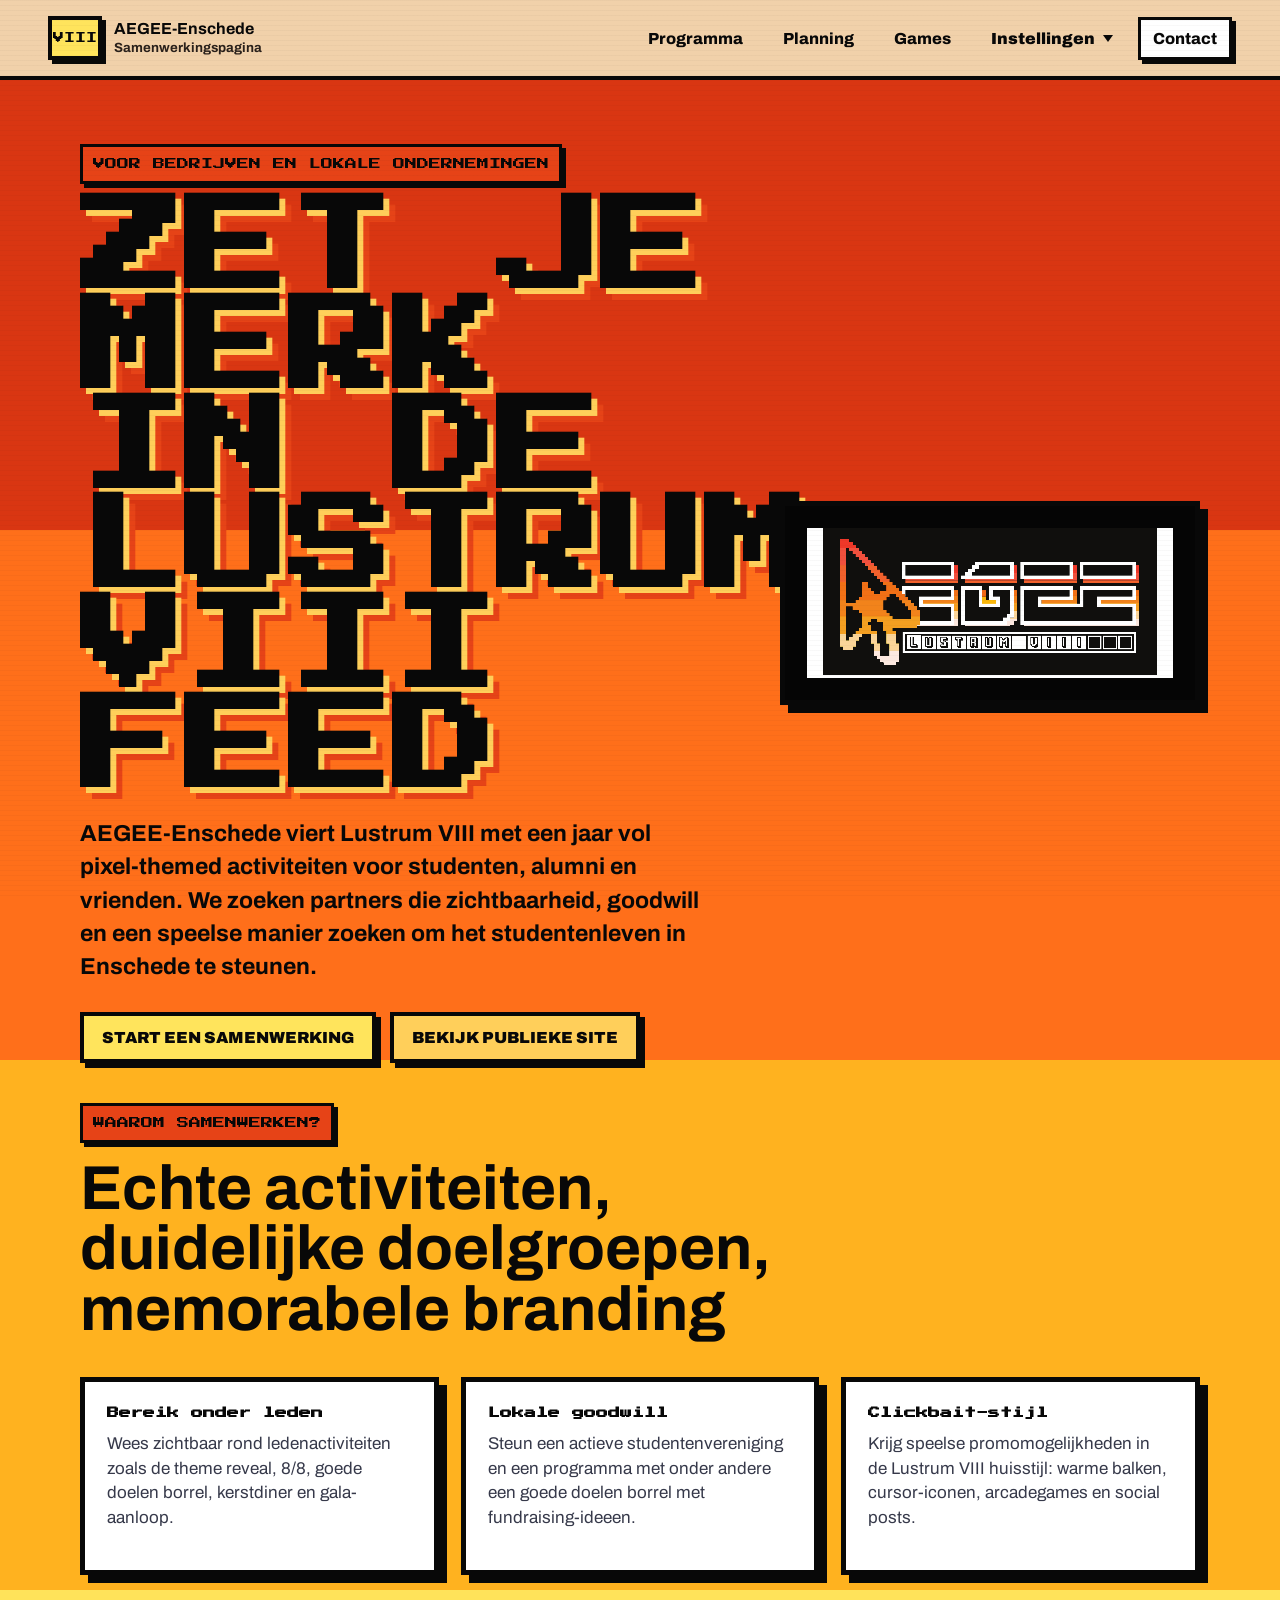
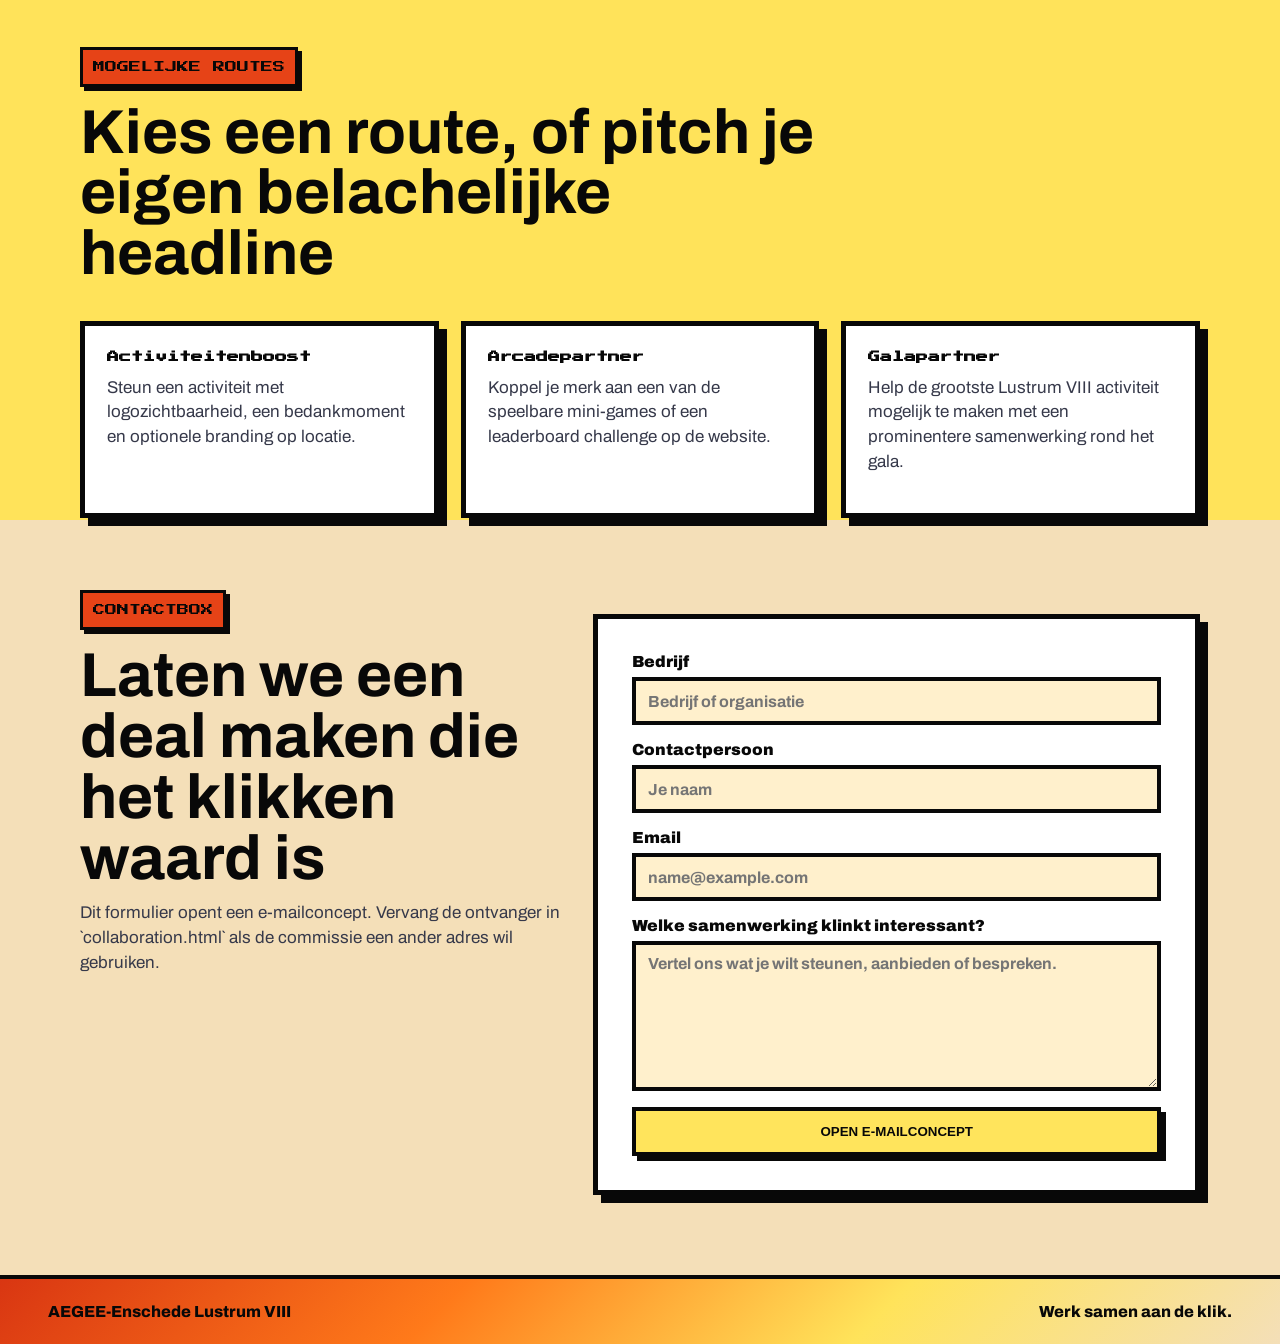
==== collaboration.html @ d094202c "Add Dutch default language and collaboration page" ====
<!doctype html>
<html lang="nl">
  <head>
    <meta charset="utf-8">
    <meta name="viewport" content="width=device-width, initial-scale=1">
    <title>Collaboration Lustrum VIII | AEGEE-Enschede</title>
    <meta
      name="description"
      content="Collaboration and partner information for AEGEE-Enschede Lustrum VIII: Clickbait."
    >
    <link rel="preconnect" href="https://fonts.googleapis.com">
    <link rel="preconnect" href="https://fonts.gstatic.com" crossorigin>
    <link
      href="https://fonts.googleapis.com/css2?family=Archivo:wght@400;600;700;800&family=Press+Start+2P&display=swap"
      rel="stylesheet"
    >
    <link rel="stylesheet" href="styles.css">
  </head>
  <body class="collaboration-page">
    <div class="scanlines" aria-hidden="true"></div>

    <header class="site-header">
      <a class="brand" href="index.html" aria-label="AEGEE-Enschede Lustrum VIII home">
        <span class="brand-mark">VIII</span>
        <span>
          <strong>AEGEE-Enschede</strong>
          <small data-i18n="collaborationPageSmall">Samenwerkingspagina</small>
        </span>
      </a>
      <nav aria-label="Main navigation">
        <a href="index.html#activities" data-i18n="navProgramme">Programma</a>
        <a href="index.html#schedule">Planning</a>
        <a href="index.html#games">Games</a>
        <details class="settings-menu">
          <summary data-i18n="navSettings">Instellingen</summary>
          <div class="settings-panel">
            <div class="language-switch" aria-label="Language">
              <button class="language-option" type="button" data-lang="nl">NL</button>
              <button class="language-option" type="button" data-lang="en">EN</button>
            </div>
            <button class="theme-toggle" id="theme-toggle" type="button" aria-pressed="false">
              <span class="toggle-icon" aria-hidden="true"></span>
              <span class="toggle-label">Donker</span>
            </button>
          </div>
        </details>
        <a class="nav-cta" href="#contact">Contact</a>
      </nav>
    </header>

    <main>
      <section class="sponsor-hero" aria-labelledby="sponsor-title">
        <div>
          <p class="kicker" data-i18n="collabPageKicker">Voor bedrijven en lokale ondernemingen</p>
          <h1 id="sponsor-title" data-i18n="collabPageTitle">Zet je merk in de Lustrum VIII feed</h1>
          <p class="hero-copy" data-i18n="collabPageCopy">
            AEGEE-Enschede viert Lustrum VIII met een jaar vol pixel-themed
            activiteiten voor studenten, alumni en vrienden. We zoeken partners
            die zichtbaarheid, goodwill en een speelse manier zoeken om het
            studentenleven in Enschede te steunen.
          </p>
          <div class="hero-actions">
            <a class="button primary" href="#contact" data-i18n="collabStart">Start een samenwerking</a>
            <a class="button secondary" href="index.html" data-i18n="viewPublicSite">Bekijk publieke site</a>
          </div>
        </div>
        <div class="sponsor-logo" aria-hidden="true">
          <img src="assets/lustrum-combined-dark.png" alt="">
        </div>
      </section>

      <section class="section-heading">
        <p class="kicker" data-i18n="whyPartnerKicker">Waarom samenwerken?</p>
        <h2 data-i18n="whyPartnerTitle">Echte activiteiten, duidelijke doelgroepen, memorabele branding</h2>
      </section>

      <section class="sponsor-grid" aria-label="Collaboration benefits">
        <article class="sponsor-card">
          <strong data-i18n="benefitReachTitle">Bereik onder leden</strong>
          <p data-i18n="benefitReachCopy">
            Wees zichtbaar rond ledenactiviteiten zoals de theme reveal, 8/8,
            goede doelen borrel, kerstdiner en gala-aanloop.
          </p>
        </article>
        <article class="sponsor-card">
          <strong data-i18n="benefitGoodwillTitle">Lokale goodwill</strong>
          <p data-i18n="benefitGoodwillCopy">
            Steun een actieve studentenvereniging en een programma met onder
            andere een goede doelen borrel met fundraising-ideeën.
          </p>
        </article>
        <article class="sponsor-card">
          <strong data-i18n="benefitStyleTitle">Clickbait-stijl</strong>
          <p data-i18n="benefitStyleCopy">
            Krijg speelse promomogelijkheden in de Lustrum VIII huisstijl:
            warme balken, cursor-iconen, arcadegames en social posts.
          </p>
        </article>
      </section>

      <section class="section-heading">
        <p class="kicker" data-i18n="packagesKicker">Mogelijke routes</p>
        <h2 data-i18n="packagesTitle">Kies een route, of pitch je eigen belachelijke headline</h2>
      </section>

      <section class="sponsor-packages" aria-label="Collaboration package examples">
        <article class="package-card">
          <strong data-i18n="packageActivityTitle">Activiteitenboost</strong>
          <p data-i18n="packageActivityCopy">
            Steun één activiteit met logozichtbaarheid, een bedankmoment en
            optionele branding op locatie.
          </p>
        </article>
        <article class="package-card">
          <strong data-i18n="packageArcadeTitle">Arcadepartner</strong>
          <p data-i18n="packageArcadeCopy">
            Koppel je merk aan een van de speelbare mini-games of een
            leaderboard challenge op de website.
          </p>
        </article>
        <article class="package-card">
          <strong data-i18n="packageGalaTitle">Galapartner</strong>
          <p data-i18n="packageGalaCopy">
            Help de grootste Lustrum VIII activiteit mogelijk te maken met een
            prominentere samenwerking rond het gala.
          </p>
        </article>
      </section>

      <section class="contact-section" id="contact" aria-labelledby="contact-title">
        <div>
          <p class="kicker" data-i18n="contactKicker">Contactbox</p>
          <h2 id="contact-title" data-i18n="contactTitle">Laten we een deal maken die het klikken waard is</h2>
          <p class="contact-copy" data-i18n="contactCopy">
            Dit formulier opent een e-mailconcept. Vervang de ontvanger in
            `collaboration.html` als de commissie een ander adres wil gebruiken.
          </p>
        </div>

        <form
          class="contact-box"
          action="mailto:extern@aegee-enschede.nl"
          method="post"
          enctype="text/plain"
        >
          <label>
            <span data-i18n="formCompany">Bedrijf</span>
            <input type="text" name="company" placeholder="Bedrijf of organisatie" data-i18n-placeholder="formCompanyPlaceholder">
          </label>
          <label>
            <span data-i18n="formContact">Contactpersoon</span>
            <input type="text" name="contact" placeholder="Je naam" data-i18n-placeholder="formNamePlaceholder">
          </label>
          <label>
            Email
            <input type="email" name="email" placeholder="name@example.com">
          </label>
          <label>
            <span data-i18n="formMessage">Welke samenwerking klinkt interessant?</span>
            <textarea name="message" placeholder="Vertel ons wat je wilt steunen, aanbieden of bespreken." data-i18n-placeholder="formMessagePlaceholder"></textarea>
          </label>
          <button class="button primary" type="submit" data-i18n="openEmail">Open e-mailconcept</button>
        </form>
      </section>
    </main>

    <footer>
      <span>AEGEE-Enschede Lustrum VIII</span>
      <span data-i18n="collabFooter">Werk samen aan de klik.</span>
    </footer>

    <script src="script.js"></script>
  </body>
</html>
---- styles.css ----
:root {
  --ink: #080808;
  --paper: #fff0cc;
  --acid: #ffe45c;
  --cyan: #ffcf5a;
  --hot: #e64317;
  --purple: #b52f12;
  --orange: #ff8a1d;
  --green: #f2b544;
  --panel: #1b1d2b;
  --muted: #2a211b;
  --shadow: 8px 8px 0 #080808;
  --border-gradient: linear-gradient(135deg, #d93612 0%, #ff7a1a 35%, #ffe35a 68%, #f4dfb8 100%);
  --page-bg:
    linear-gradient(
      180deg,
      #d93612 0 18%,
      #ff6f1a 18% 36%,
      #ffb21f 36% 54%,
      #ffe35a 54% 72%,
      #f4dfb8 72% 100%
    );
  --header-bg: rgba(244, 223, 184, 0.92);
  --scanline-color: rgba(8, 8, 8, 0.08);
}

body.dark-mode {
  --ink: #ffffff;
  --paper: #050505;
  --acid: #ffe45c;
  --cyan: #ffcf5a;
  --hot: #e64317;
  --purple: #ff7a1a;
  --orange: #ff8a1d;
  --green: #f2b544;
  --panel: #000000;
  --muted: #f4dfb8;
  --shadow: none;
  --page-bg:
    repeating-linear-gradient(0deg, rgba(255, 227, 90, 0.1) 0 1px, transparent 1px 14px),
    #000000;
  --header-bg: rgba(0, 0, 0, 0.92);
  --scanline-color: rgba(255, 227, 90, 0.12);
}

* {
  box-sizing: border-box;
}

html {
  scroll-behavior: smooth;
}

body {
  margin: 0;
  color: var(--ink);
  background: var(--page-bg);
  background-size: cover;
  font-family: Archivo, system-ui, sans-serif;
  min-height: 100vh;
}

body.dark-mode {
  background-size: 18px 18px, cover;
}

a {
  color: inherit;
  text-decoration: none;
}

.scanlines {
  position: fixed;
  inset: 0;
  z-index: 20;
  pointer-events: none;
  background: repeating-linear-gradient(
    to bottom,
    var(--scanline-color),
    var(--scanline-color) 1px,
    transparent 1px,
    transparent 5px
  );
  mix-blend-mode: multiply;
  opacity: 0.34;
}

body.dark-mode * {
  border-color: transparent;
  border-image: var(--border-gradient) 1;
}

body.dark-mode canvas {
  border-image: var(--border-gradient) 1;
}

.site-header {
  position: sticky;
  top: 0;
  z-index: 10;
  display: flex;
  align-items: center;
  justify-content: space-between;
  gap: 24px;
  padding: 16px clamp(16px, 4vw, 48px);
  border-bottom: 4px solid var(--ink);
  background: var(--header-bg);
  backdrop-filter: blur(10px);
}

.brand {
  display: inline-flex;
  align-items: center;
  gap: 12px;
  min-width: 0;
}

.brand-mark {
  display: grid;
  place-items: center;
  width: 54px;
  height: 44px;
  border: 4px solid var(--ink);
  background: var(--acid);
  box-shadow: 4px 4px 0 var(--ink);
  font-family: "Press Start 2P", monospace;
  font-size: 11px;
}

body.dark-mode .brand-mark,
body.dark-mode .button.primary,
body.dark-mode .button.secondary,
body.dark-mode .card-button,
body.dark-mode .tag,
body.dark-mode .schedule time,
body.dark-mode .theme-toggle,
body.dark-mode .final-cta {
  color: #080808;
}

.brand strong,
.brand small {
  display: block;
  line-height: 1.05;
}

.brand small {
  margin-top: 4px;
  color: var(--muted);
  font-weight: 700;
}

nav {
  display: flex;
  align-items: center;
  gap: 10px;
  font-weight: 800;
}

nav a {
  padding: 10px 12px;
  border: 3px solid transparent;
}

nav a:hover,
.nav-cta {
  border-color: var(--ink);
  background: white;
  box-shadow: 4px 4px 0 var(--ink);
}

.settings-menu {
  position: relative;
  z-index: 30;
}

.settings-menu summary {
  display: inline-flex;
  align-items: center;
  min-height: 43px;
  padding: 10px 12px;
  border: 3px solid transparent;
  font-weight: 900;
  cursor: pointer;
  list-style: none;
}

.settings-menu summary::-webkit-details-marker {
  display: none;
}

.settings-menu summary::after {
  content: "";
  width: 0;
  height: 0;
  margin-left: 8px;
  border-right: 5px solid transparent;
  border-left: 5px solid transparent;
  border-top: 7px solid currentColor;
}

.settings-menu[open] summary,
.settings-menu summary:hover {
  border-color: var(--ink);
  background: white;
  box-shadow: 4px 4px 0 var(--ink);
}

.settings-panel {
  position: absolute;
  top: calc(100% + 10px);
  right: 0;
  display: grid;
  gap: 12px;
  min-width: 220px;
  padding: 14px;
  border: 4px solid var(--ink);
  background: var(--paper);
  box-shadow: 6px 6px 0 var(--ink);
}

.language-switch {
  display: grid;
  grid-template-columns: repeat(2, 1fr);
  gap: 8px;
}

.language-option {
  min-height: 40px;
  border: 3px solid var(--ink);
  background: white;
  color: var(--ink);
  box-shadow: 3px 3px 0 var(--ink);
  font: inherit;
  font-weight: 900;
  cursor: pointer;
}

.language-option.is-active {
  background: var(--orange);
}

body.dark-mode .language-option.is-active {
  background: var(--orange);
  color: #080808;
}

body.dark-mode nav a:hover,
body.dark-mode .nav-cta,
body.dark-mode .settings-menu[open] summary,
body.dark-mode .settings-menu summary:hover {
  background: #000000;
  color: #ffffff;
}

.theme-toggle {
  display: inline-flex;
  align-items: center;
  gap: 8px;
  min-height: 43px;
  padding: 8px 10px;
  border: 3px solid var(--ink);
  background: var(--purple);
  color: white;
  box-shadow: 4px 4px 0 var(--ink);
  font: inherit;
  font-weight: 900;
  text-transform: uppercase;
  cursor: pointer;
}

.settings-panel .theme-toggle {
  width: 100%;
  justify-content: center;
}

.toggle-icon {
  position: relative;
  display: inline-block;
  width: 24px;
  height: 24px;
  border: 3px solid var(--ink);
  background:
    repeating-linear-gradient(90deg, rgba(255, 255, 255, 0.75) 0 3px, transparent 3px 6px),
    var(--acid);
}

body.dark-mode .toggle-icon {
  background:
    repeating-linear-gradient(135deg, rgba(255, 255, 255, 0.8) 0 2px, transparent 2px 5px),
    var(--hot);
}

main {
  width: min(1180px, calc(100% - 32px));
  margin: 0 auto;
}

.hero {
  display: grid;
  grid-template-columns: minmax(0, 1fr) minmax(320px, 460px);
  gap: clamp(24px, 6vw, 72px);
  align-items: center;
  min-height: calc(100vh - 82px);
  padding: 52px 0 42px;
}

.kicker {
  width: fit-content;
  margin: 0 0 16px;
  padding: 8px 10px;
  border: 3px solid var(--ink);
  background: var(--hot);
  color: #080808;
  box-shadow: 4px 4px 0 var(--ink);
  font-family: "Press Start 2P", monospace;
  font-size: clamp(9px, 1.2vw, 12px);
  line-height: 1.5;
  text-transform: uppercase;
}

h1,
h2,
h3,
p {
  margin-top: 0;
}

h1 {
  max-width: 920px;
  margin-bottom: 18px;
  font-family: "Press Start 2P", monospace;
  font-size: clamp(42px, 9vw, 104px);
  line-height: 0.96;
  letter-spacing: 0;
  text-transform: uppercase;
  text-shadow: 6px 6px 0 var(--cyan), 12px 12px 0 var(--hot);
}

h2 {
  margin-bottom: 12px;
  font-size: clamp(32px, 5vw, 62px);
  line-height: 0.98;
}

h3 {
  margin-bottom: 12px;
  font-size: clamp(24px, 3vw, 34px);
  line-height: 1;
}

.hero-copy {
  max-width: 660px;
  margin-bottom: 28px;
  font-size: clamp(18px, 2vw, 23px);
  line-height: 1.45;
  font-weight: 700;
}

.hero-actions,
.activity-body {
  display: flex;
  flex-wrap: wrap;
  gap: 14px;
}

.button {
  display: inline-flex;
  align-items: center;
  justify-content: center;
  min-height: 48px;
  padding: 13px 18px;
  border: 4px solid var(--ink);
  background: white;
  color: var(--ink);
  box-shadow: 5px 5px 0 var(--ink);
  font-weight: 900;
  text-transform: uppercase;
  transition: transform 140ms ease, box-shadow 140ms ease;
}

body.dark-mode .button {
  background: #000000;
  color: #ffffff;
}

.button:hover {
  transform: translate(3px, 3px);
  box-shadow: 2px 2px 0 var(--ink);
}

.button.primary {
  background: var(--acid);
}

.button.secondary {
  background: var(--cyan);
}

.hero-panel,
.activity-card,
.game-card,
.schedule,
.final-cta,
.signup-card {
  border: 5px solid var(--ink);
  background: white;
  box-shadow: var(--shadow);
}

body.dark-mode .hero-panel,
body.dark-mode .logo-showcase,
body.dark-mode .activity-card,
body.dark-mode .game-card,
body.dark-mode .signup-card {
  background: #000000;
  color: #ffffff;
}

.hero-panel {
  overflow: hidden;
  transform: rotate(1deg);
}

.logo-showcase {
  display: grid;
  gap: 18px;
  align-content: center;
  padding: clamp(18px, 3vw, 30px);
  border: 5px solid var(--ink);
  background: #050505;
  box-shadow: var(--shadow);
  transform: rotate(1deg);
}

.logo-showcase img,
.activity-media img,
.sponsor-logo img {
  display: block;
  width: 100%;
  height: auto;
  image-rendering: pixelated;
}

.search-strip {
  overflow: hidden;
  border: 4px solid var(--ink);
  background: white;
}

.search-strip img {
  width: 150%;
  max-width: none;
  transform: translateX(-9%);
}

.browser-bar {
  display: flex;
  gap: 8px;
  padding: 12px;
  border-bottom: 5px solid var(--ink);
  background: var(--panel);
}

.browser-bar span {
  width: 16px;
  height: 16px;
  border: 3px solid var(--ink);
  background: var(--hot);
}

.browser-bar span:nth-child(2) {
  background: var(--orange);
}

.browser-bar span:nth-child(3) {
  background: var(--green);
}

.breaking {
  padding: 14px;
  border-bottom: 5px solid var(--ink);
  background: var(--hot);
  color: #080808;
  font-family: "Press Start 2P", monospace;
  font-size: 13px;
  line-height: 1.45;
}

.pixel-scene {
  position: relative;
  min-height: 330px;
  background:
    linear-gradient(#20d9ff 0 42%, #b8f3ff 42% 56%, #713cff 56% 100%);
  image-rendering: pixelated;
}

.pixel-city {
  position: absolute;
  right: 28px;
  bottom: 0;
  left: 28px;
  display: flex;
  align-items: end;
  gap: 14px;
}

.tower {
  display: block;
  width: 72px;
  border: 4px solid var(--ink);
  background:
    repeating-linear-gradient(90deg, #101118 0 8px, transparent 8px 16px),
    var(--acid);
}

.tower.one {
  height: 118px;
}

.tower.two {
  height: 178px;
  background-color: var(--orange);
}

.tower.three {
  height: 138px;
  background-color: var(--cyan);
}

.tower.four {
  height: 222px;
  background-color: var(--hot);
}

.cursor {
  position: absolute;
  top: 52px;
  left: 44px;
  padding: 16px 12px;
  border: 4px solid var(--ink);
  background: var(--acid);
  box-shadow: 6px 6px 0 var(--ink);
  font-family: "Press Start 2P", monospace;
  transform: rotate(-8deg);
}

.ticker {
  display: grid;
  grid-template-columns: repeat(3, 1fr);
  border-top: 5px solid var(--ink);
  background: var(--paper);
  font-weight: 900;
}

.ticker span {
  padding: 14px;
  border-right: 4px solid var(--ink);
  text-align: center;
}

.ticker span:last-child {
  border-right: 0;
}

.intro {
  display: grid;
  grid-template-columns: repeat(3, 1fr);
  gap: 16px;
  margin-bottom: 72px;
}

.intro div {
  padding: 20px;
  border: 4px solid var(--ink);
  background: rgba(244, 223, 184, 0.9);
  color: #080808;
  box-shadow: 5px 5px 0 var(--ink);
}

body.dark-mode .intro div {
  background: #000000;
}

.intro strong,
.intro span {
  display: block;
}

.intro strong {
  margin-bottom: 8px;
  color: #080808;
  font-family: "Press Start 2P", monospace;
  font-size: 11px;
}

.section-heading {
  max-width: 780px;
  margin-bottom: 28px;
}

.activities {
  display: grid;
  grid-template-columns: repeat(2, minmax(0, 1fr));
  gap: 28px;
}

.activity-card {
  display: grid;
  grid-template-columns: 168px minmax(0, 1fr);
  min-height: 300px;
  overflow: hidden;
}

.wide-activity {
  grid-column: 1 / -1;
  grid-template-columns: minmax(240px, 0.7fr) minmax(0, 1fr);
}

.pixel-art {
  display: grid;
  grid-template-columns: repeat(5, 1fr);
  grid-template-rows: repeat(5, 1fr);
  gap: 4px;
  padding: 18px;
  border-right: 5px solid var(--ink);
  background: var(--panel);
}

.activity-media {
  display: grid;
  align-items: center;
  overflow: hidden;
  min-height: 100%;
  border-right: 5px solid var(--ink);
  background: #050505;
}

.activity-media img {
  min-width: 360px;
  transform: translateX(-18%) scale(1.08);
}

.gradient-media {
  background:
    linear-gradient(
      180deg,
      #ef331f 0 18%,
      #f65d29 18% 36%,
      #fb8111 36% 54%,
      #f7a71b 54% 72%,
      #fde2aa 72% 100%
    );
}

.gradient-media img {
  mix-blend-mode: multiply;
  transform: translateX(-24%) scale(1.2);
}

.cursor-sheet img {
  min-width: 420px;
  transform: translate(-18%, -2%) scale(1.08);
}

.logo-media img {
  min-width: 520px;
  transform: translateX(-8%) scale(1.05);
}

.pixel-art span {
  border: 2px solid rgba(16, 17, 24, 0.32);
  background: transparent;
}

.trophy span:nth-child(3),
.trophy span:nth-child(7),
.trophy span:nth-child(8),
.trophy span:nth-child(9),
.trophy span:nth-child(12),
.trophy span:nth-child(13),
.trophy span:nth-child(14),
.trophy span:nth-child(18),
.trophy span:nth-child(23) {
  background: var(--orange);
}

.cursor-art span:nth-child(1),
.cursor-art span:nth-child(6),
.cursor-art span:nth-child(7),
.cursor-art span:nth-child(11),
.cursor-art span:nth-child(12),
.cursor-art span:nth-child(13),
.cursor-art span:nth-child(16),
.cursor-art span:nth-child(18),
.cursor-art span:nth-child(22) {
  background: var(--cyan);
}

.flame span:nth-child(3),
.flame span:nth-child(7),
.flame span:nth-child(8),
.flame span:nth-child(12),
.flame span:nth-child(13),
.flame span:nth-child(14),
.flame span:nth-child(16),
.flame span:nth-child(17),
.flame span:nth-child(18),
.flame span:nth-child(19),
.flame span:nth-child(22),
.flame span:nth-child(23) {
  background: var(--hot);
}

.disco span:nth-child(2),
.disco span:nth-child(4),
.disco span:nth-child(7),
.disco span:nth-child(8),
.disco span:nth-child(9),
.disco span:nth-child(12),
.disco span:nth-child(13),
.disco span:nth-child(14),
.disco span:nth-child(17),
.disco span:nth-child(19),
.disco span:nth-child(22),
.disco span:nth-child(24) {
  background: var(--acid);
}

.activity-body {
  align-content: space-between;
  padding: 24px;
}

.activity-body p:not(.tag) {
  color: #36394a;
  font-size: 17px;
  line-height: 1.45;
}

body.dark-mode .activity-body p:not(.tag),
body.dark-mode .games-heading p:not(.kicker),
body.dark-mode .game-controls span,
body.dark-mode .sponsor-card p,
body.dark-mode .package-card p,
body.dark-mode .contact-copy {
  color: var(--muted);
}

.tag {
  width: fit-content;
  margin-bottom: 10px;
  padding: 6px 9px;
  border: 3px solid var(--ink);
  background: var(--cyan);
  font-weight: 900;
  text-transform: uppercase;
}

.card-button {
  margin-top: 6px;
  background: var(--acid);
}

.sponsor-teaser {
  display: grid;
  grid-template-columns: minmax(0, 1fr) auto;
  gap: 28px;
  align-items: center;
  margin: 72px 0 0;
  padding: clamp(26px, 5vw, 44px);
  border: 5px solid var(--ink);
  background: #050505;
  color: white;
  box-shadow: var(--shadow);
}

.sponsor-teaser h2,
.sponsor-teaser p {
  max-width: 820px;
}

.sponsor-teaser p:not(.kicker) {
  margin-bottom: 0;
  color: #f4dfb8;
  font-size: 18px;
  font-weight: 700;
  line-height: 1.45;
}

.sponsor-page main,
.collaboration-page main {
  width: min(1120px, calc(100% - 32px));
}

.sponsor-hero {
  display: grid;
  grid-template-columns: minmax(0, 1fr) minmax(280px, 420px);
  gap: clamp(28px, 6vw, 68px);
  align-items: center;
  padding: 64px 0 40px;
}

.sponsor-logo {
  padding: 22px;
  border: 5px solid var(--ink);
  background: #050505;
  box-shadow: var(--shadow);
}

.sponsor-grid,
.sponsor-packages {
  display: grid;
  grid-template-columns: repeat(3, minmax(0, 1fr));
  gap: 22px;
  margin: 36px 0 72px;
}

.sponsor-card,
.package-card,
.contact-box {
  border: 5px solid var(--ink);
  background: white;
  box-shadow: var(--shadow);
}

.sponsor-card,
.package-card {
  padding: 22px;
}

.sponsor-card strong,
.package-card strong {
  display: block;
  margin-bottom: 10px;
  font-family: "Press Start 2P", monospace;
  font-size: 12px;
  line-height: 1.5;
}

.sponsor-card p,
.package-card p,
.contact-copy {
  color: #36394a;
  font-size: 17px;
  line-height: 1.45;
}

.contact-section {
  display: grid;
  grid-template-columns: minmax(0, 0.8fr) minmax(320px, 1fr);
  gap: 28px;
  align-items: start;
  margin-bottom: 80px;
}

.contact-box {
  padding: clamp(22px, 4vw, 34px);
}

textarea {
  width: 100%;
  min-height: 150px;
  resize: vertical;
  border: 4px solid var(--ink);
  padding: 10px 12px;
  background: var(--paper);
  color: var(--ink);
  font: inherit;
  font-weight: 700;
}

.games-heading {
  margin-top: 84px;
}

.games-heading p:not(.kicker) {
  color: #36394a;
  font-size: 18px;
  font-weight: 700;
  line-height: 1.45;
}

.games-grid {
  display: grid;
  grid-template-columns: repeat(2, minmax(0, 1fr));
  gap: 28px;
}

.game-card {
  display: grid;
  gap: 16px;
  align-content: start;
  padding: 22px;
  background: white;
}

.game-topline,
.game-controls {
  display: flex;
  align-items: center;
  justify-content: space-between;
  gap: 12px;
  flex-wrap: wrap;
}

.game-topline .tag {
  margin-bottom: 0;
}

.game-topline strong,
.game-controls span,
#sudoku-status {
  font-family: "Press Start 2P", monospace;
  font-size: 11px;
  line-height: 1.5;
}

.game-controls span {
  max-width: 240px;
  color: #45485c;
}

.game-card canvas,
.mine-board,
.sudoku-board {
  width: 100%;
  border: 5px solid var(--ink);
  background: var(--panel);
  box-shadow: inset 0 0 0 4px rgba(255, 255, 255, 0.12);
  image-rendering: pixelated;
}

.snake-game canvas {
  aspect-ratio: 1;
}

.dino-game canvas {
  aspect-ratio: 26 / 11;
}

.tetris-game canvas {
  width: min(100%, 300px);
  aspect-ratio: 1 / 2;
  justify-self: center;
}

.flappy-game canvas {
  aspect-ratio: 7 / 5;
}

.mine-board {
  display: grid;
  grid-template-columns: repeat(9, minmax(0, 1fr));
  aspect-ratio: 1;
  padding: 8px;
  gap: 4px;
}

.mine-cell,
.sudoku-cell {
  display: grid;
  place-items: center;
  min-width: 0;
  padding: 0;
  border: 3px solid var(--ink);
  color: var(--ink);
  font-family: "Press Start 2P", monospace;
  font-weight: 900;
  line-height: 1;
}

.mine-cell {
  background: var(--acid);
  cursor: pointer;
  font-size: clamp(11px, 2.3vw, 16px);
}

body.dark-mode .mine-cell {
  color: #101118;
}

.mine-cell.revealed {
  background: var(--paper);
}

body.dark-mode .mine-cell.revealed {
  color: var(--ink);
}

.mine-cell.flagged {
  background: var(--hot);
  color: white;
}

.mine-cell.mine-hit {
  background: var(--ink);
  color: var(--hot);
}

.sudoku-board {
  display: grid;
  grid-template-columns: repeat(9, minmax(0, 1fr));
  aspect-ratio: 1;
  padding: 8px;
  gap: 0;
  background: var(--ink);
}

.sudoku-cell {
  width: 100%;
  min-height: 0;
  border-width: 2px;
  background: var(--paper);
  opacity: 1;
  font-size: clamp(12px, 2.2vw, 18px);
  text-align: center;
}

.sudoku-cell:nth-child(3n) {
  border-right-width: 5px;
}

.sudoku-cell:nth-child(n + 19):nth-child(-n + 27),
.sudoku-cell:nth-child(n + 46):nth-child(-n + 54) {
  border-bottom-width: 5px;
}

.sudoku-cell:nth-child(9n) {
  border-right-width: 2px;
}

.sudoku-cell.given {
  background: var(--cyan);
}

.sudoku-cell.wrong {
  background: var(--hot);
  color: white;
}

.mini-button {
  min-height: 44px;
  padding: 10px 14px;
}

.schedule {
  display: grid;
  grid-template-columns: 0.8fr 1.2fr;
  gap: 28px;
  margin: 72px 0 28px;
  padding: clamp(24px, 5vw, 42px);
  background: rgba(244, 223, 184, 0.92);
  color: #080808;
}

.schedule ol {
  display: grid;
  gap: 12px;
  margin: 0;
  padding: 0;
  list-style: none;
}

.schedule li {
  display: grid;
  grid-template-columns: 72px 1fr;
  align-items: center;
  border: 4px solid var(--ink);
  background: white;
  color: var(--ink);
  font-weight: 900;
}

body.dark-mode .schedule li {
  background: var(--paper);
}

.schedule time {
  padding: 16px 10px;
  border-right: 4px solid var(--ink);
  background: var(--orange);
  text-align: center;
}

.schedule li span {
  padding: 16px;
}

.final-cta {
  margin: 32px 0 72px;
  padding: clamp(28px, 6vw, 54px);
  background: var(--acid);
}

footer {
  display: flex;
  justify-content: space-between;
  gap: 16px;
  padding: 24px clamp(16px, 4vw, 48px);
  border-top: 4px solid var(--ink);
  background: var(--border-gradient);
  color: #080808;
  font-weight: 800;
}

body.dark-mode footer {
  background: var(--panel);
  color: var(--ink);
}

.signup-page {
  display: grid;
  min-height: 100vh;
  place-items: center;
}

.signup-shell {
  width: min(680px, calc(100% - 32px));
  margin: 0 auto;
}

.signup-topbar {
  display: flex;
  align-items: flex-start;
  justify-content: space-between;
  gap: 16px;
  margin-bottom: 18px;
}

.back-link {
  display: inline-block;
  font-weight: 900;
}

.signup-card {
  padding: clamp(24px, 6vw, 48px);
}

.signup-card h1 {
  font-size: clamp(34px, 6vw, 58px);
  text-shadow: 4px 4px 0 var(--cyan), 8px 8px 0 var(--hot);
}

form {
  display: grid;
  gap: 16px;
  margin-top: 24px;
}

label {
  display: grid;
  gap: 7px;
  font-weight: 900;
}

input,
select {
  width: 100%;
  min-height: 48px;
  border: 4px solid var(--ink);
  padding: 10px 12px;
  background: var(--paper);
  color: var(--ink);
  font: inherit;
  font-weight: 700;
}

body.dark-mode input,
body.dark-mode select {
  background: var(--paper);
  color: var(--ink);
}

body.dark-mode .brand-mark,
body.dark-mode .button,
body.dark-mode .button.primary,
body.dark-mode .button.secondary,
body.dark-mode .card-button,
body.dark-mode .mini-button,
body.dark-mode .theme-toggle,
body.dark-mode .settings-panel,
body.dark-mode .language-option,
body.dark-mode .kicker,
body.dark-mode .tag,
body.dark-mode .breaking,
body.dark-mode .ticker,
body.dark-mode .intro div,
body.dark-mode .schedule,
body.dark-mode .schedule li,
body.dark-mode .schedule time,
body.dark-mode .final-cta,
body.dark-mode input,
body.dark-mode select,
body.dark-mode textarea {
  background: #000000;
  color: #ffffff;
}

body.dark-mode .hero-panel,
body.dark-mode .logo-showcase,
body.dark-mode .activity-card,
body.dark-mode .game-card,
body.dark-mode .signup-card,
body.dark-mode .sponsor-card,
body.dark-mode .package-card,
body.dark-mode .contact-box,
body.dark-mode .mine-cell.revealed,
body.dark-mode .sudoku-cell {
  background: #000000;
  color: #ffffff;
}

body.dark-mode .brand-mark,
body.dark-mode .button,
body.dark-mode .theme-toggle,
body.dark-mode .settings-panel,
body.dark-mode .language-option,
body.dark-mode .kicker,
body.dark-mode .tag,
body.dark-mode .hero-panel,
body.dark-mode .logo-showcase,
body.dark-mode .activity-card,
body.dark-mode .game-card,
body.dark-mode .schedule,
body.dark-mode .final-cta,
body.dark-mode .signup-card,
body.dark-mode .intro div,
body.dark-mode .sponsor-teaser,
body.dark-mode .sponsor-logo,
body.dark-mode .sponsor-card,
body.dark-mode .package-card,
body.dark-mode .contact-box {
  box-shadow: none;
}

body.dark-mode .mine-cell,
body.dark-mode .sudoku-cell.given {
  background: #000000;
  color: #ffffff;
}

body.dark-mode .toggle-icon {
  background: var(--border-gradient);
}

@media (max-width: 900px) {
  .site-header,
  footer {
    align-items: flex-start;
    flex-direction: column;
  }

  nav {
    width: 100%;
    flex-wrap: wrap;
  }

  .settings-panel {
    right: auto;
    left: 0;
  }

  .hero,
  .schedule,
  .sponsor-hero,
  .contact-section {
    grid-template-columns: 1fr;
  }

  .hero {
    min-height: auto;
  }

  .intro,
  .activities,
  .games-grid,
  .sponsor-grid,
  .sponsor-packages {
    grid-template-columns: 1fr;
  }

  .hero-panel,
  .logo-showcase {
    transform: none;
  }

  .sponsor-teaser {
    grid-template-columns: 1fr;
  }
}

@media (max-width: 620px) {
  main {
    width: min(100% - 24px, 1180px);
  }

  .activity-card {
    grid-template-columns: 1fr;
  }

  .wide-activity {
    grid-template-columns: 1fr;
  }

  .activity-media {
    min-height: 190px;
    border-right: 0;
    border-bottom: 5px solid var(--ink);
  }

  .activity-media img,
  .gradient-media img,
  .cursor-sheet img,
  .logo-media img {
    min-width: 100%;
    transform: none;
  }

  .game-card {
    padding: 16px;
  }

  .signup-topbar {
    flex-direction: column;
  }

  .pixel-art {
    grid-template-columns: repeat(10, 1fr);
    grid-template-rows: repeat(3, 1fr);
    min-height: 122px;
    border-right: 0;
    border-bottom: 5px solid var(--ink);
  }

  .ticker,
  .schedule li {
    grid-template-columns: 1fr;
  }

  .ticker span,
  .schedule time {
    border-right: 0;
    border-bottom: 4px solid var(--ink);
  }

  .ticker span:last-child {
    border-bottom: 0;
  }

  h1 {
    font-size: clamp(36px, 13vw, 64px);
  }
}
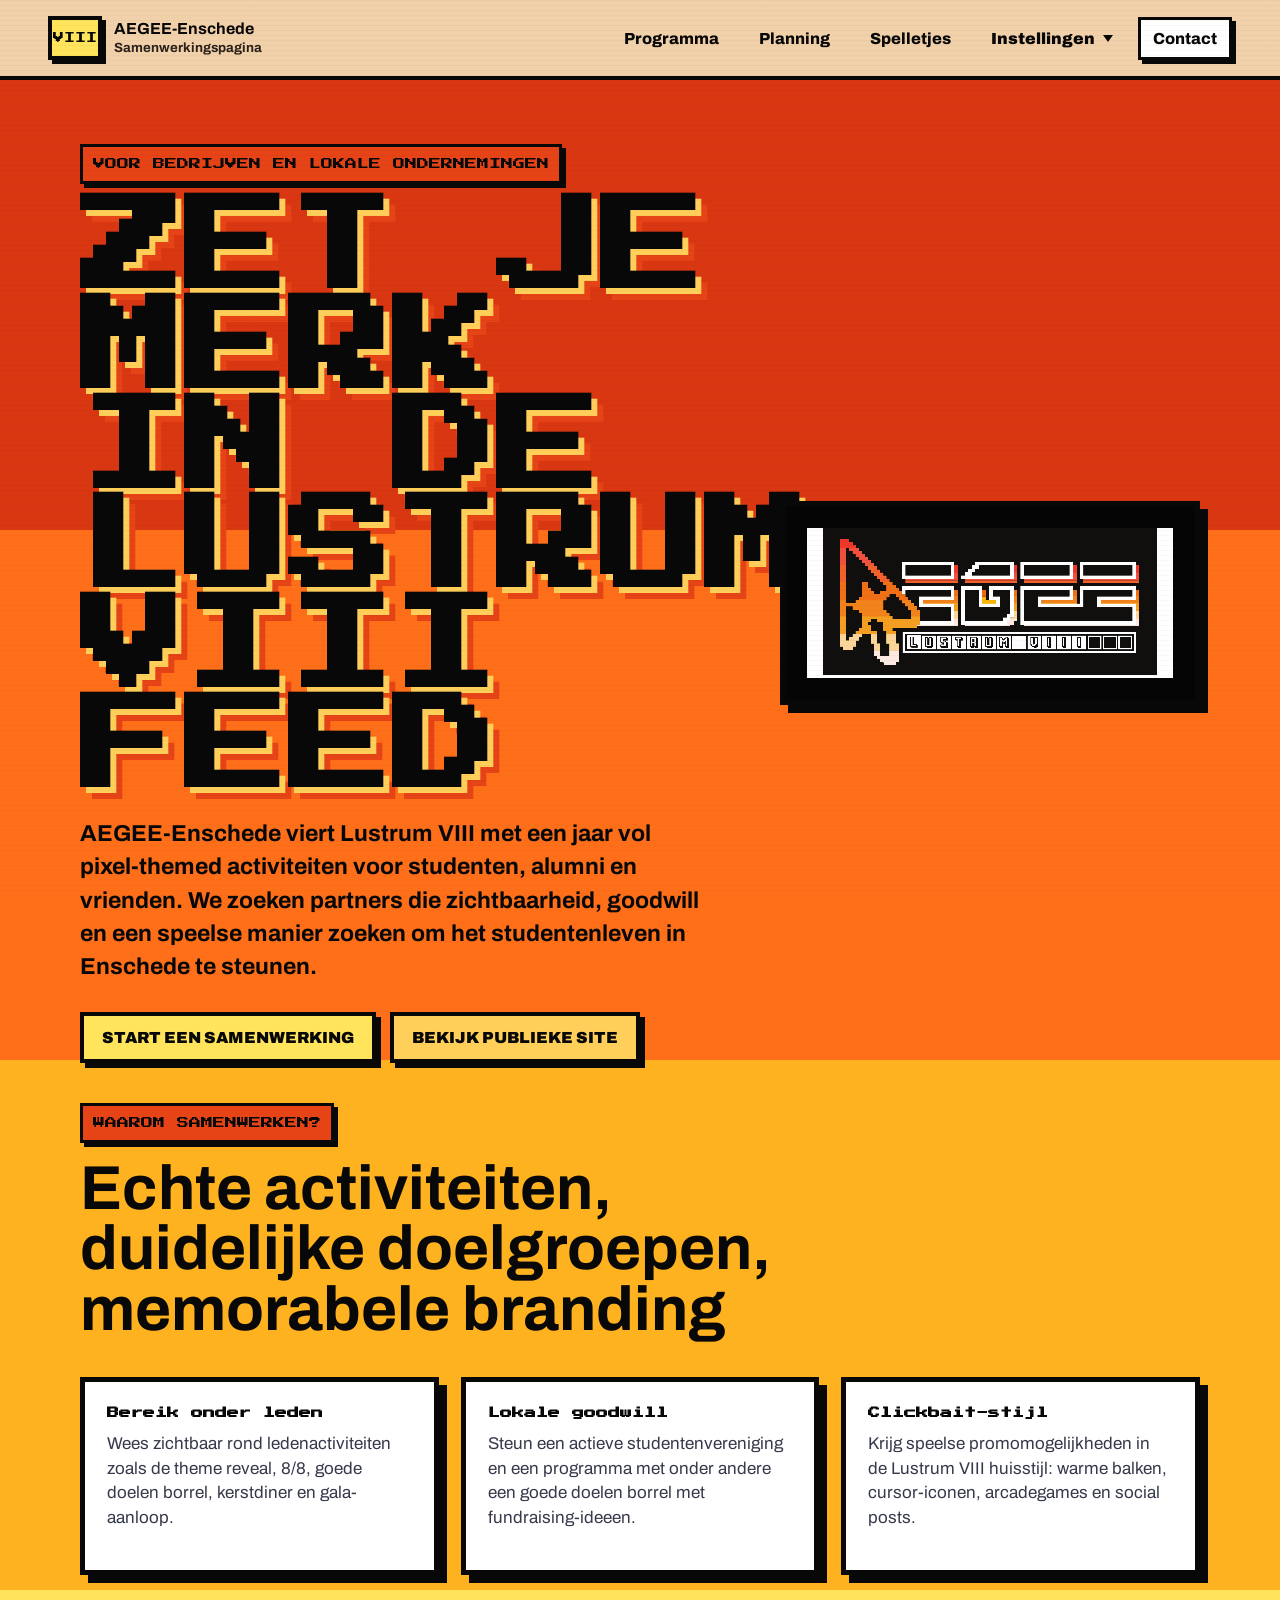
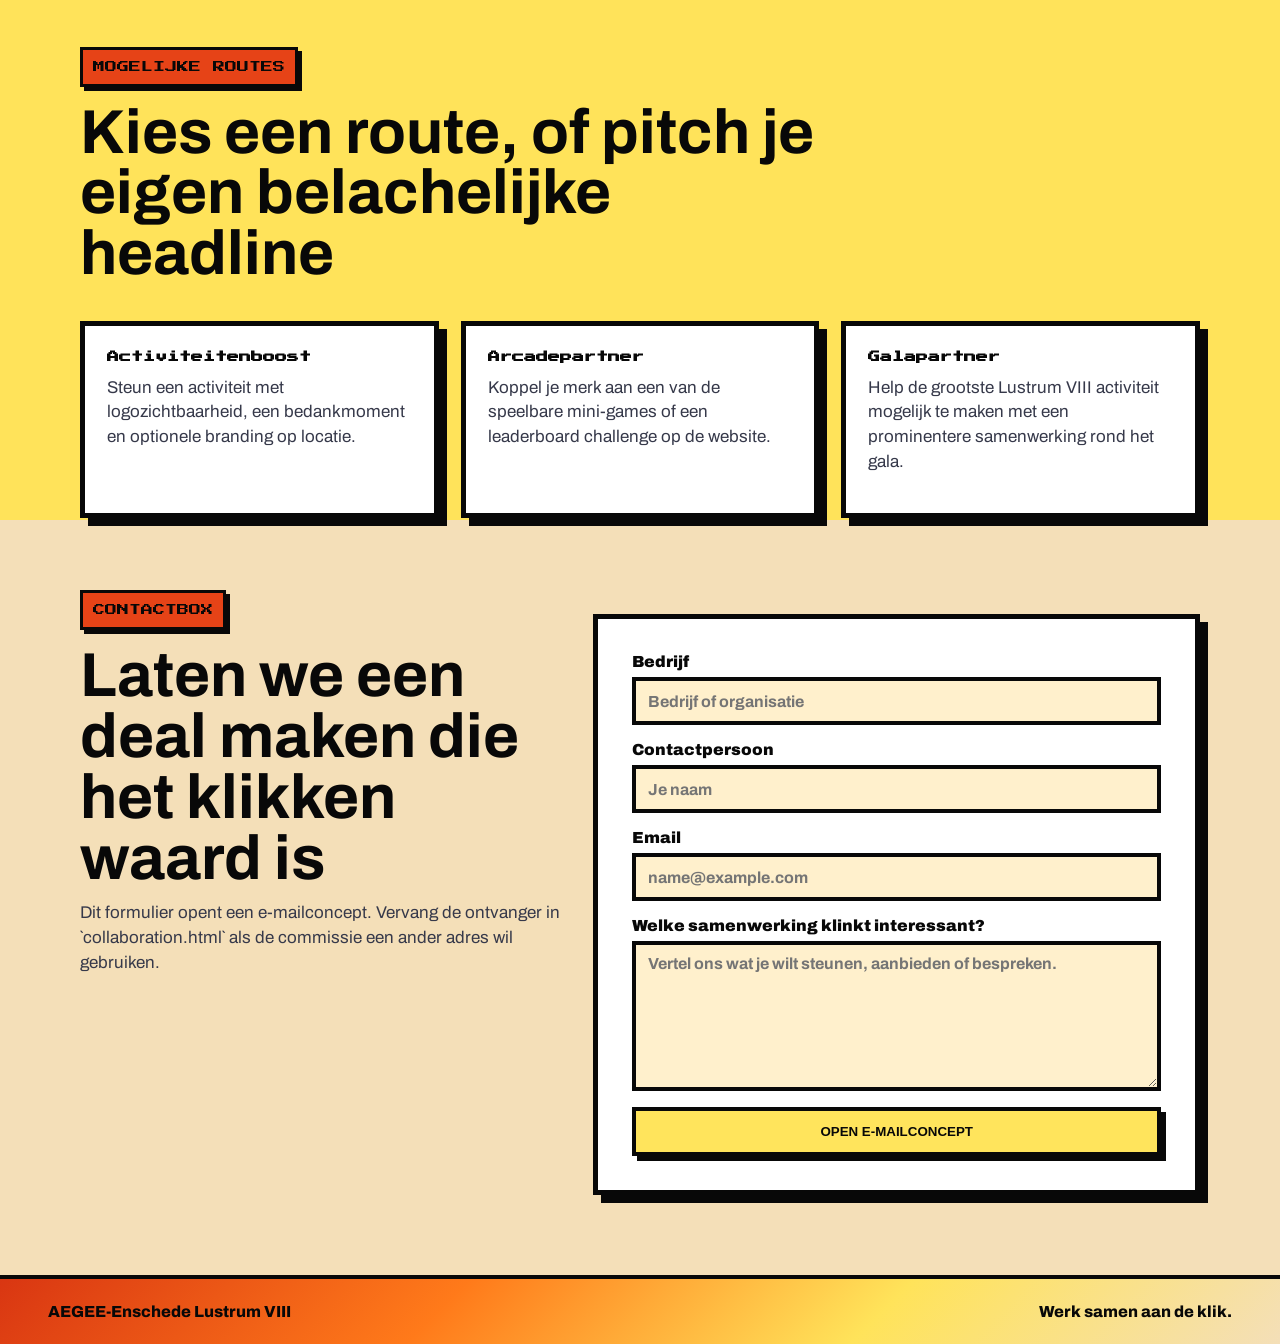
==== commit 1201ce7c: "Move arcade games to dedicated pages" ====
--- a/collaboration.html
+++ b/collaboration.html
@@ -30,7 +30,7 @@
       <nav aria-label="Main navigation">
         <a href="index.html#activities" data-i18n="navProgramme">Programma</a>
         <a href="index.html#schedule">Planning</a>
-        <a href="index.html#games">Games</a>
+        <a href="games.html" data-i18n="navGames">Spelletjes</a>
         <details class="settings-menu">
           <summary data-i18n="navSettings">Instellingen</summary>
           <div class="settings-panel">
--- a/styles.css
+++ b/styles.css
@@ -741,6 +741,7 @@
 body.dark-mode .activity-body p:not(.tag),
 body.dark-mode .games-heading p:not(.kicker),
 body.dark-mode .game-controls span,
+body.dark-mode .game-preview-copy p:not(.kicker),
 body.dark-mode .sponsor-card p,
 body.dark-mode .package-card p,
 body.dark-mode .contact-copy {
@@ -879,6 +880,169 @@
   font-size: 18px;
   font-weight: 700;
   line-height: 1.45;
+}
+
+.game-preview {
+  display: grid;
+  grid-template-columns: minmax(0, 0.9fr) minmax(300px, 1fr);
+  gap: 28px;
+  align-items: stretch;
+  margin: 72px 0 0;
+}
+
+.game-preview-copy,
+.game-preview-screen,
+.arcade-hero,
+.game-link-card,
+.single-game {
+  border: 5px solid var(--ink);
+  background: white;
+  box-shadow: var(--shadow);
+}
+
+.game-preview-copy {
+  padding: clamp(26px, 5vw, 44px);
+}
+
+.game-preview-copy p:not(.kicker) {
+  color: #36394a;
+  font-size: 18px;
+  font-weight: 700;
+  line-height: 1.45;
+}
+
+.game-preview-screen {
+  position: relative;
+  display: grid;
+  align-content: stretch;
+  overflow: hidden;
+  min-height: 360px;
+  background: #050505;
+  color: white;
+}
+
+.preview-browser {
+  display: flex;
+  gap: 8px;
+  padding: 14px;
+  border-bottom: 5px solid var(--ink);
+  background: var(--border-gradient);
+}
+
+.preview-browser i {
+  width: 16px;
+  height: 16px;
+  border: 3px solid var(--ink);
+  background: #050505;
+}
+
+.preview-grid {
+  display: grid;
+  grid-template-columns: repeat(8, 1fr);
+  gap: 8px;
+  padding: 28px;
+}
+
+.preview-grid b {
+  aspect-ratio: 1;
+  border: 3px solid #ffffff;
+  background: transparent;
+}
+
+.preview-grid b:nth-child(3n),
+.preview-grid b:nth-child(5n) {
+  background: var(--orange);
+}
+
+.preview-grid b:nth-child(7n) {
+  background: var(--acid);
+}
+
+.preview-label {
+  position: absolute;
+  right: 22px;
+  bottom: 22px;
+  padding: 14px 16px;
+  border: 4px solid var(--ink);
+  background: var(--acid);
+  color: #080808;
+  box-shadow: 6px 6px 0 var(--ink);
+  font-family: "Press Start 2P", monospace;
+}
+
+.arcade-hero {
+  margin: 56px 0 30px;
+  padding: clamp(28px, 6vw, 54px);
+  background: #050505;
+  color: white;
+}
+
+.arcade-hero .hero-copy {
+  color: #f4dfb8;
+}
+
+.game-link-grid {
+  display: grid;
+  grid-template-columns: repeat(3, minmax(0, 1fr));
+  gap: 24px;
+  margin-bottom: 72px;
+}
+
+.game-link-card {
+  display: grid;
+  gap: 18px;
+  min-height: 250px;
+  padding: 22px;
+  color: var(--ink);
+}
+
+.game-link-card strong {
+  font-size: clamp(24px, 3vw, 34px);
+  line-height: 1;
+}
+
+.game-link-card > span:last-child {
+  align-self: end;
+  width: fit-content;
+  padding: 10px 12px;
+  border: 3px solid var(--ink);
+  background: var(--acid);
+  box-shadow: 4px 4px 0 var(--ink);
+  font-weight: 900;
+  text-transform: uppercase;
+}
+
+.game-page-shell {
+  width: min(860px, calc(100% - 32px));
+  margin: 0 auto;
+  padding: 40px 0 80px;
+}
+
+.single-game {
+  padding: clamp(18px, 4vw, 34px);
+}
+
+.single-game h1 {
+  font-size: clamp(28px, 5vw, 56px);
+  text-shadow: 4px 4px 0 var(--cyan), 8px 8px 0 var(--hot);
+}
+
+.single-game canvas,
+.single-game .mine-board,
+.single-game .sudoku-board {
+  max-width: 100%;
+  justify-self: center;
+}
+
+.single-game.snake-game canvas,
+.single-game .mine-board,
+.single-game .sudoku-board {
+  width: min(100%, 520px);
+}
+
+.single-game.dino-game canvas,
+.single-game.flappy-game canvas {
+  width: 100%;
 }
 
 .games-grid {
@@ -1201,6 +1365,11 @@
 body.dark-mode .logo-showcase,
 body.dark-mode .activity-card,
 body.dark-mode .game-card,
+body.dark-mode .game-preview-copy,
+body.dark-mode .game-preview-screen,
+body.dark-mode .arcade-hero,
+body.dark-mode .game-link-card,
+body.dark-mode .single-game,
 body.dark-mode .signup-card,
 body.dark-mode .sponsor-card,
 body.dark-mode .package-card,
@@ -1222,6 +1391,11 @@
 body.dark-mode .logo-showcase,
 body.dark-mode .activity-card,
 body.dark-mode .game-card,
+body.dark-mode .game-preview-copy,
+body.dark-mode .game-preview-screen,
+body.dark-mode .arcade-hero,
+body.dark-mode .game-link-card,
+body.dark-mode .single-game,
 body.dark-mode .schedule,
 body.dark-mode .final-cta,
 body.dark-mode .signup-card,
@@ -1263,6 +1437,7 @@
 
   .hero,
   .schedule,
+  .game-preview,
   .sponsor-hero,
   .contact-section {
     grid-template-columns: 1fr;
@@ -1275,6 +1450,7 @@
   .intro,
   .activities,
   .games-grid,
+  .game-link-grid,
   .sponsor-grid,
   .sponsor-packages {
     grid-template-columns: 1fr;
